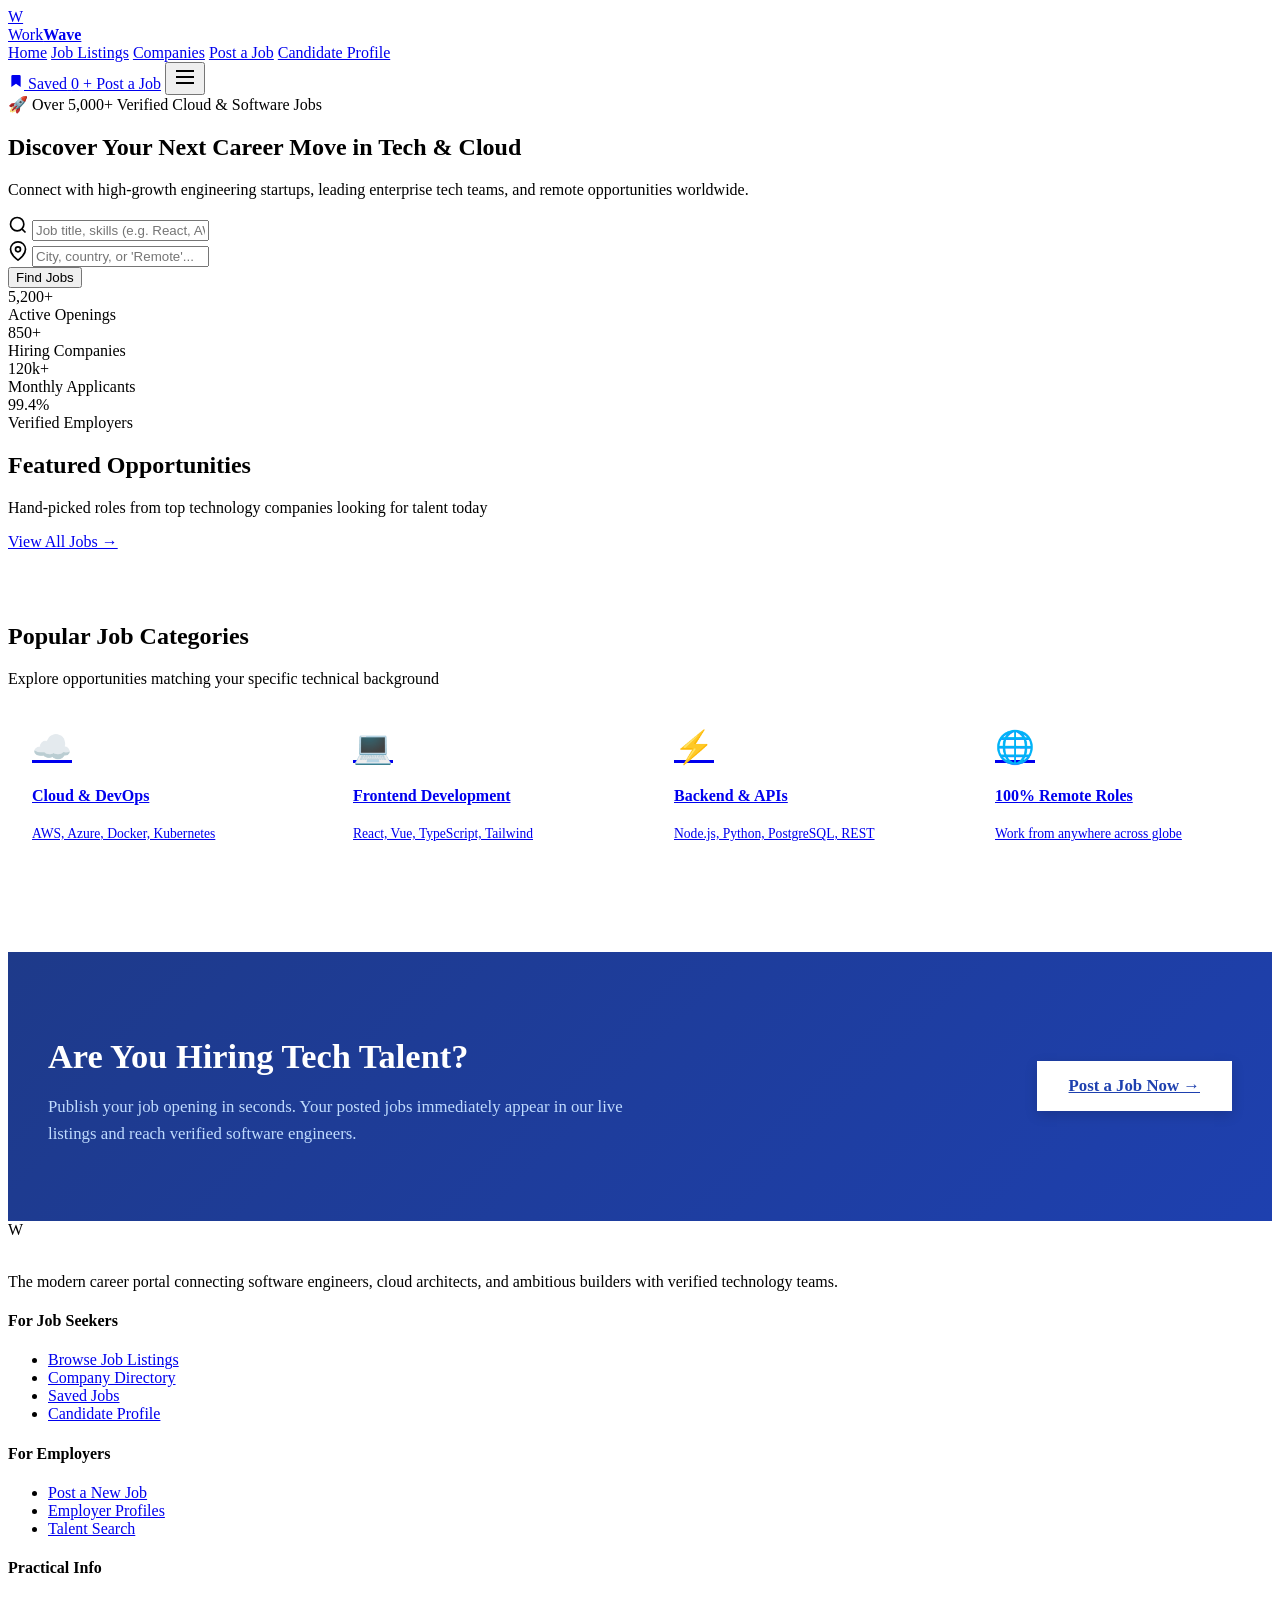
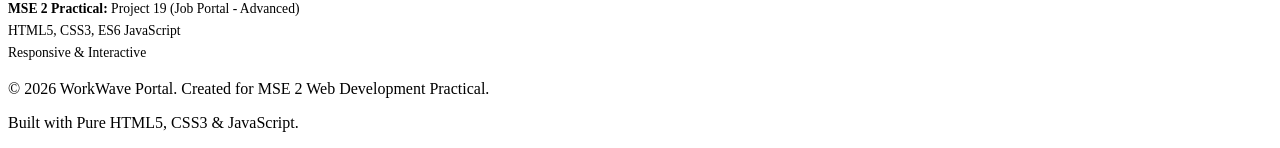
==== index.html @ 9a6e8cc9 "Add files via upload" ====
<!DOCTYPE html>
<html lang="en">
<head>
  <meta charset="UTF-8">
  <meta name="viewport" content="width=device-width, initial-scale=1.0">
  <title>WorkWave | Modern Tech Job Portal</title>
  <link rel="stylesheet" href="css/style.css">
</head>
<body>

  <!-- Top Navigation Bar -->
  <header class="navbar">
    <div class="container">
      <a href="index.html" class="brand-logo">
        <div class="brand-icon">W</div>
        <span>Work<strong>Wave</strong></span>
      </a>

      <nav class="nav-menu">
        <a href="index.html" class="nav-link">Home</a>
        <a href="jobs.html" class="nav-link">Job Listings</a>
        <a href="companies.html" class="nav-link">Companies</a>
        <a href="post-job.html" class="nav-link">Post a Job</a>
        <a href="profile.html" class="nav-link">Candidate Profile</a>
      </nav>

      <div class="nav-actions">
        <a href="profile.html" class="saved-jobs-badge-btn" title="View Saved Jobs">
          <svg width="16" height="16" viewBox="0 0 24 24" fill="currentColor">
            <path d="M19 21l-7-5-7 5V5a2 2 0 0 1 2-2h10a2 2 0 0 1 2 2z"></path>
          </svg>
          <span>Saved</span>
          <span class="badge-count">0</span>
        </a>
        <a href="post-job.html" class="btn btn-primary btn-sm">+ Post a Job</a>
        <button class="nav-toggle-btn" aria-label="Toggle navigation">
          <svg width="24" height="24" viewBox="0 0 24 24" fill="none" stroke="currentColor" stroke-width="2">
            <line x1="3" y1="12" x2="21" y2="12"></line>
            <line x1="3" y1="6" x2="21" y2="6"></line>
            <line x1="3" y1="18" x2="21" y2="18"></line>
          </svg>
        </button>
      </div>
    </div>
  </header>

  <!-- Hero Section with Search -->
  <section class="hero-section">
    <div class="container">
      <div class="hero-badge">🚀 Over 5,000+ Verified Cloud & Software Jobs</div>
      <h1 class="hero-title">Discover Your Next Career Move in <span>Tech & Cloud</span></h1>
      <p class="hero-subtitle">Connect with high-growth engineering startups, leading enterprise tech teams, and remote opportunities worldwide.</p>

      <!-- Search Box Card -->
      <div class="search-box-card">
        <form class="search-form" action="jobs.html" method="GET">
          <div class="input-group">
            <svg width="20" height="20" viewBox="0 0 24 24" fill="none" stroke="currentColor" stroke-width="2">
              <circle cx="11" cy="11" r="8"></circle>
              <line x1="21" y1="21" x2="16.65" y2="16.65"></line>
            </svg>
            <input type="text" name="keyword" placeholder="Job title, skills (e.g. React, AWS), or company...">
          </div>

          <div class="input-group">
            <svg width="20" height="20" viewBox="0 0 24 24" fill="none" stroke="currentColor" stroke-width="2">
              <path d="M21 10c0 7-9 13-9 13s-9-6-9-13a9 9 0 0 1 18 0z"></path>
              <circle cx="12" cy="10" r="3"></circle>
            </svg>
            <input type="text" name="location" placeholder="City, country, or 'Remote'...">
          </div>

          <button type="submit" class="btn btn-primary">Find Jobs</button>
        </form>
      </div>

      <!-- Quick Stats -->
      <div class="stats-strip">
        <div class="stat-item">
          <div class="stat-number">5,200+</div>
          <div class="stat-label">Active Openings</div>
        </div>
        <div class="stat-item">
          <div class="stat-number">850+</div>
          <div class="stat-label">Hiring Companies</div>
        </div>
        <div class="stat-item">
          <div class="stat-number">120k+</div>
          <div class="stat-label">Monthly Applicants</div>
        </div>
        <div class="stat-item">
          <div class="stat-number">99.4%</div>
          <div class="stat-label">Verified Employers</div>
        </div>
      </div>
    </div>
  </section>

  <!-- Featured Jobs Section -->
  <main class="main-content">
    <div class="container">
      <div class="section-header">
        <div>
          <h2>Featured Opportunities</h2>
          <p>Hand-picked roles from top technology companies looking for talent today</p>
        </div>
        <a href="jobs.html" class="btn btn-outline btn-sm">View All Jobs &rarr;</a>
      </div>

      <!-- Dynamic Featured Jobs Container -->
      <div id="featured-jobs-grid" class="job-grid">
        <!-- Rendered by JavaScript -->
      </div>

      <!-- Browse By Categories -->
      <section style="margin-top: 4.5rem;">
        <div class="section-header">
          <div>
            <h2>Popular Job Categories</h2>
            <p>Explore opportunities matching your specific technical background</p>
          </div>
        </div>

        <div style="display: grid; grid-template-columns: repeat(auto-fill, minmax(240px, 1fr)); gap: 1.25rem;">
          <a href="jobs.html?keyword=Cloud" class="job-card" style="padding: 1.5rem; text-align: left;">
            <div style="font-size: 2rem; margin-bottom: 0.5rem;">☁️</div>
            <h4 style="font-weight: 700; color: var(--secondary);">Cloud & DevOps</h4>
            <p style="font-size: 0.85rem; color: var(--text-muted); margin-top: 0.25rem;">AWS, Azure, Docker, Kubernetes</p>
          </a>
          <a href="jobs.html?keyword=Frontend" class="job-card" style="padding: 1.5rem; text-align: left;">
            <div style="font-size: 2rem; margin-bottom: 0.5rem;">💻</div>
            <h4 style="font-weight: 700; color: var(--secondary);">Frontend Development</h4>
            <p style="font-size: 0.85rem; color: var(--text-muted); margin-top: 0.25rem;">React, Vue, TypeScript, Tailwind</p>
          </a>
          <a href="jobs.html?keyword=Backend" class="job-card" style="padding: 1.5rem; text-align: left;">
            <div style="font-size: 2rem; margin-bottom: 0.5rem;">⚡</div>
            <h4 style="font-weight: 700; color: var(--secondary);">Backend & APIs</h4>
            <p style="font-size: 0.85rem; color: var(--text-muted); margin-top: 0.25rem;">Node.js, Python, PostgreSQL, REST</p>
          </a>
          <a href="jobs.html?type=Remote" class="job-card" style="padding: 1.5rem; text-align: left;">
            <div style="font-size: 2rem; margin-bottom: 0.5rem;">🌐</div>
            <h4 style="font-weight: 700; color: var(--secondary);">100% Remote Roles</h4>
            <p style="font-size: 0.85rem; color: var(--text-muted); margin-top: 0.25rem;">Work from anywhere across globe</p>
          </a>
        </div>
      </section>

      <!-- Post a Job Callout Banner -->
      <section style="margin-top: 4.5rem; background: linear-gradient(135deg, #1e3a8a 0%, #1e40af 100%); border-radius: var(--radius-lg); padding: 3.5rem 2.5rem; color: #fff; display: flex; align-items: center; justify-content: space-between; flex-wrap: wrap; gap: 2rem; box-shadow: var(--shadow-lg);">
        <div style="max-width: 600px;">
          <h2 style="font-size: 2.15rem; font-weight: 800; line-height: 1.2; margin-bottom: 0.75rem;">Are You Hiring Tech Talent?</h2>
          <p style="color: #bfdbfe; font-size: 1.05rem; line-height: 1.6;">
            Publish your job opening in seconds. Your posted jobs immediately appear in our live listings and reach verified software engineers.
          </p>
        </div>
        <a href="post-job.html" class="btn" style="background: #fff; color: #1e40af; font-weight: 700; padding: 0.95rem 2rem; font-size: 1.05rem; box-shadow: 0 4px 12px rgba(0,0,0,0.15);">
          Post a Job Now &rarr;
        </a>
      </section>
    </div>
  </main>

  <!-- Footer -->
  <footer class="footer">
    <div class="container">
      <div class="footer-grid">
        <div class="footer-brand">
          <div class="brand-logo">
            <div class="brand-icon">W</div>
            <span style="color:#fff;">Work<strong>Wave</strong></span>
          </div>
          <p>The modern career portal connecting software engineers, cloud architects, and ambitious builders with verified technology teams.</p>
        </div>

        <div class="footer-col">
          <h4>For Job Seekers</h4>
          <ul class="footer-links">
            <li><a href="jobs.html">Browse Job Listings</a></li>
            <li><a href="companies.html">Company Directory</a></li>
            <li><a href="profile.html">Saved Jobs</a></li>
            <li><a href="profile.html">Candidate Profile</a></li>
          </ul>
        </div>

        <div class="footer-col">
          <h4>For Employers</h4>
          <ul class="footer-links">
            <li><a href="post-job.html">Post a New Job</a></li>
            <li><a href="companies.html">Employer Profiles</a></li>
            <li><a href="jobs.html">Talent Search</a></li>
          </ul>
        </div>

        <div class="footer-col">
          <h4>Practical Info</h4>
          <p style="font-size: 0.85rem; line-height: 1.6;">
            <strong>MSE 2 Practical:</strong> Project 19 (Job Portal - Advanced)<br>
            HTML5, CSS3, ES6 JavaScript<br>
            Responsive & Interactive
          </p>
        </div>
      </div>

      <div class="footer-bottom">
        <p>&copy; 2026 WorkWave Portal. Created for MSE 2 Web Development Practical.</p>
        <p>Built with Pure HTML5, CSS3 & JavaScript.</p>
      </div>
    </div>
  </footer>

  <!-- Scripts -->
  <script src="js/data.js"></script>
  <script src="js/main.js"></script>
  <script>
    // Load and render top 6 featured jobs on the home page
    document.addEventListener("DOMContentLoaded", () => {
      const container = document.getElementById("featured-jobs-grid");
      if (container) {
        const jobs = DataManager.getJobs();
        const featured = jobs.slice(0, 6);
        container.innerHTML = featured.map(job => createJobCardHTML(job)).join("");
      }
    });
  </script>
</body>
</html>
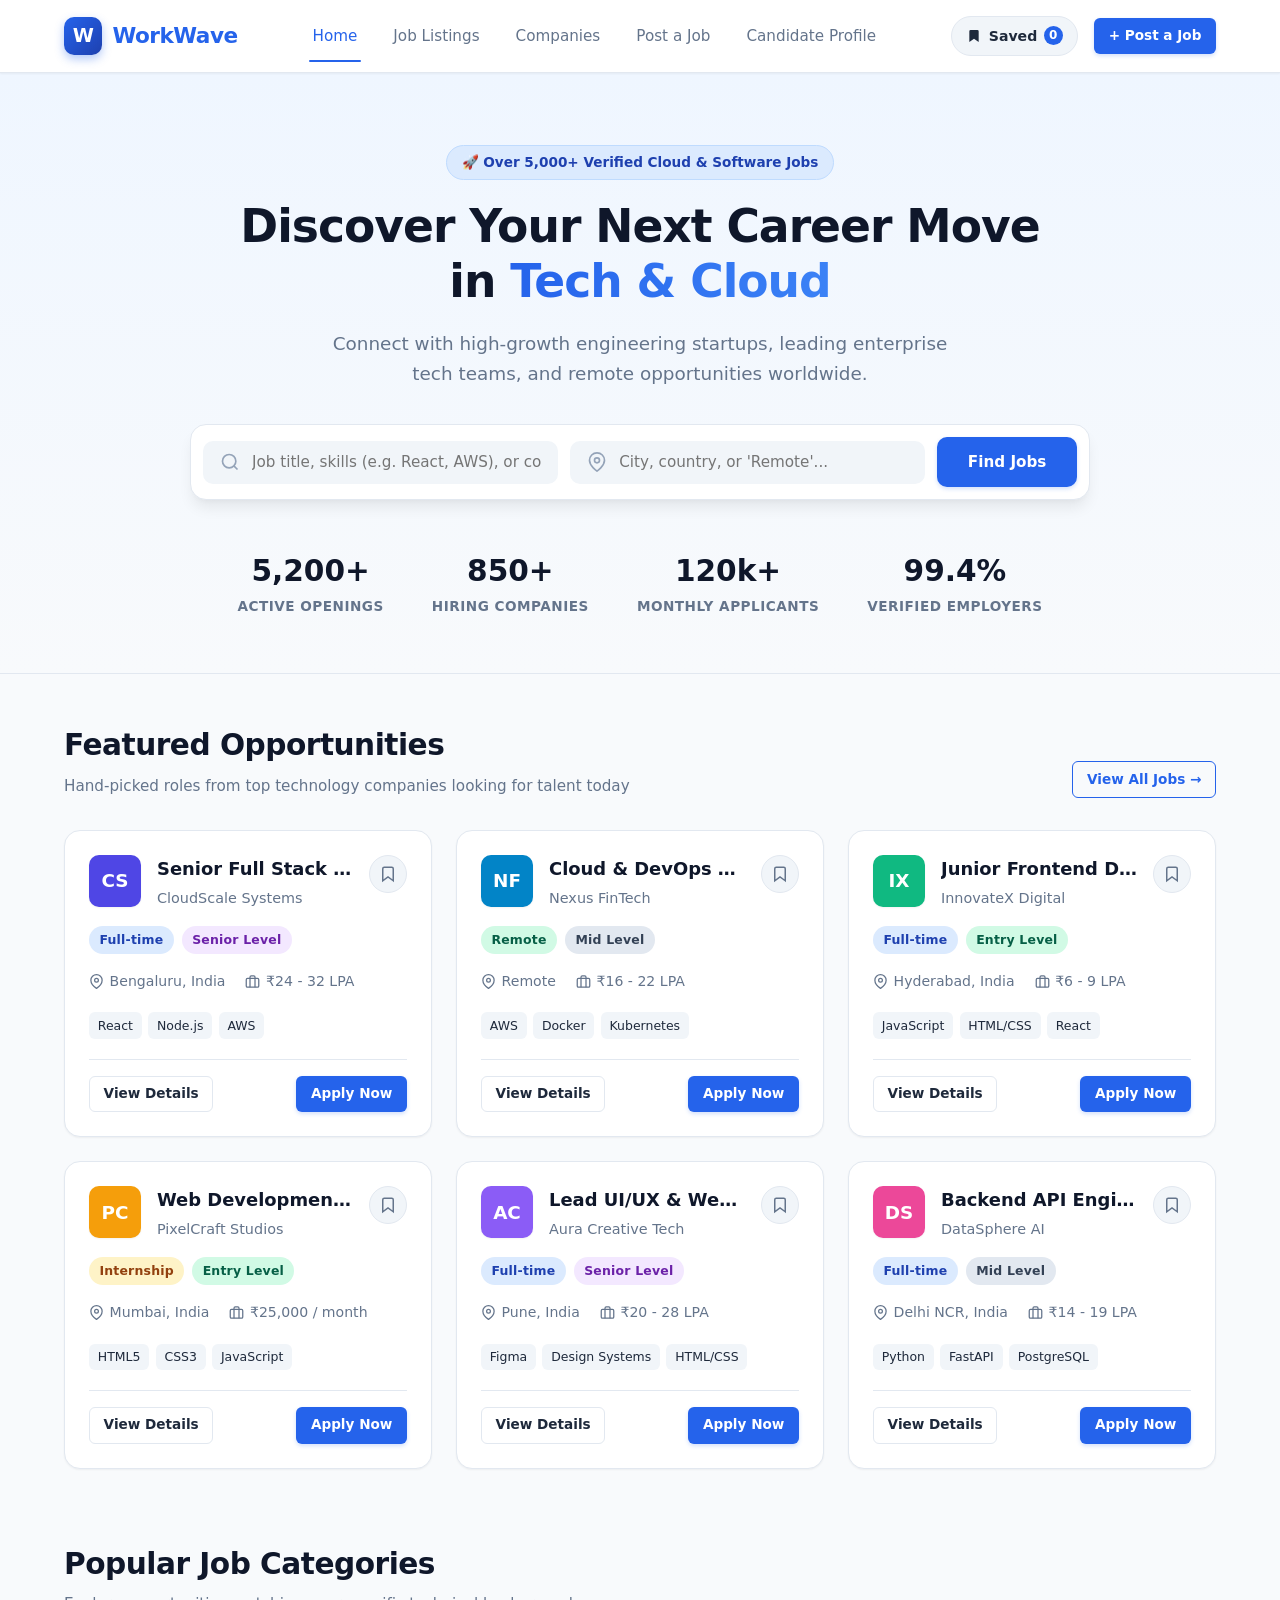
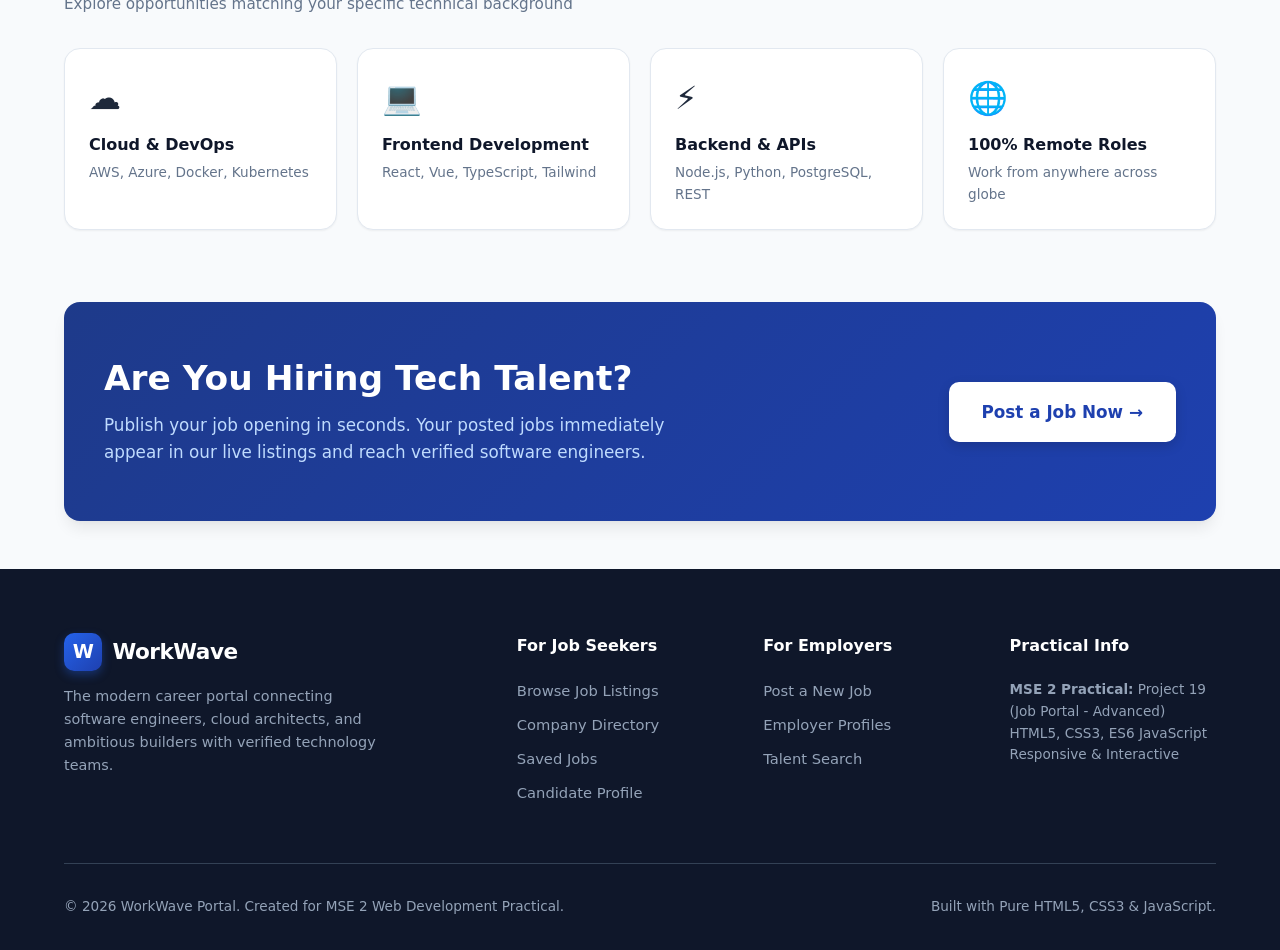
==== commit 409f7a8a: "Add files via upload" ====
--- a/index.html
+++ b/index.html
@@ -4,7 +4,7 @@
   <meta charset="UTF-8">
   <meta name="viewport" content="width=device-width, initial-scale=1.0">
   <title>WorkWave | Modern Tech Job Portal</title>
-  <link rel="stylesheet" href="css/style.css">
+  <link rel="stylesheet" href="style.css">
 </head>
 <body>
 
@@ -209,8 +209,8 @@
   </footer>
 
   <!-- Scripts -->
-  <script src="js/data.js"></script>
-  <script src="js/main.js"></script>
+  <script src="data.js"></script>
+  <script src="main.js"></script>
   <script>
     // Load and render top 6 featured jobs on the home page
     document.addEventListener("DOMContentLoaded", () => {
--- a/style.css
+++ b/style.css
@@ -0,0 +1,1202 @@
+/* ==========================================================================
+   MSE 2 Practical: Job Portal (Advanced)
+   Modern, Responsive, Production-Ready CSS
+   ========================================================================== */
+
+:root {
+  --primary: #2563eb;
+  --primary-hover: #1d4ed8;
+  --primary-light: #eff6ff;
+  --primary-border: #bfdbfe;
+  
+  --secondary: #0f172a;
+  --text-main: #1e293b;
+  --text-muted: #64748b;
+  --text-light: #94a3b8;
+  
+  --bg-body: #f8fafc;
+  --bg-card: #ffffff;
+  --bg-subtle: #f1f5f9;
+  
+  --border-color: #e2e8f0;
+  --border-focus: #3b82f6;
+  
+  --success: #10b981;
+  --success-bg: #ecfdf5;
+  --danger: #ef4444;
+  --danger-bg: #fef2f2;
+  --warning: #f59e0b;
+  --warning-bg: #fffbeb;
+  
+  --radius-sm: 6px;
+  --radius-md: 10px;
+  --radius-lg: 16px;
+  --radius-full: 9999px;
+  
+  --shadow-sm: 0 1px 2px 0 rgba(0, 0, 0, 0.05);
+  --shadow-md: 0 4px 6px -1px rgba(0, 0, 0, 0.07), 0 2px 4px -2px rgba(0, 0, 0, 0.05);
+  --shadow-lg: 0 10px 15px -3px rgba(0, 0, 0, 0.08), 0 4px 6px -4px rgba(0, 0, 0, 0.04);
+  --shadow-xl: 0 20px 25px -5px rgba(0, 0, 0, 0.1), 0 8px 10px -6px rgba(0, 0, 0, 0.05);
+
+  --font-family: system-ui, -apple-system, BlinkMacSystemFont, 'Segoe UI', Roboto, Oxygen, Ubuntu, Cantarell, sans-serif;
+  --transition: all 0.2s cubic-bezier(0.4, 0, 0.2, 1);
+}
+
+/* Base Resets */
+*, *::before, *::after {
+  box-sizing: border-box;
+  margin: 0;
+  padding: 0;
+}
+
+body {
+  font-family: var(--font-family);
+  background-color: var(--bg-body);
+  color: var(--text-main);
+  line-height: 1.6;
+  min-height: 100vh;
+  display: flex;
+  flex-direction: column;
+}
+
+img, svg {
+  vertical-align: middle;
+}
+
+a {
+  color: inherit;
+  text-decoration: none;
+  transition: var(--transition);
+}
+
+ul {
+  list-style: none;
+}
+
+button, input, select, textarea {
+  font-family: inherit;
+  font-size: 1rem;
+}
+
+/* Layout Utilities */
+.container {
+  width: 100%;
+  max-width: 1200px;
+  margin-left: auto;
+  margin-right: auto;
+  padding-left: 1.5rem;
+  padding-right: 1.5rem;
+}
+
+/* Top Navigation Bar */
+.navbar {
+  background-color: var(--bg-card);
+  border-bottom: 1px solid var(--border-color);
+  position: sticky;
+  top: 0;
+  z-index: 1000;
+  box-shadow: var(--shadow-sm);
+}
+
+.navbar .container {
+  display: flex;
+  align-items: center;
+  justify-content: space-between;
+  height: 72px;
+}
+
+.brand-logo {
+  display: flex;
+  align-items: center;
+  gap: 0.65rem;
+  font-size: 1.35rem;
+  font-weight: 800;
+  color: var(--secondary);
+  letter-spacing: -0.5px;
+}
+
+.brand-icon {
+  width: 38px;
+  height: 38px;
+  background: linear-gradient(135deg, var(--primary) 0%, #1e40af 100%);
+  color: #fff;
+  border-radius: var(--radius-md);
+  display: flex;
+  align-items: center;
+  justify-content: center;
+  font-size: 1.2rem;
+  font-weight: 900;
+  box-shadow: 0 4px 10px rgba(37, 99, 235, 0.35);
+}
+
+.brand-logo span {
+  color: var(--primary);
+}
+
+.nav-menu {
+  display: flex;
+  align-items: center;
+  gap: 1.75rem;
+}
+
+.nav-link {
+  font-weight: 500;
+  color: var(--text-muted);
+  font-size: 0.95rem;
+  padding: 0.5rem 0.25rem;
+  position: relative;
+}
+
+.nav-link:hover, .nav-link.active {
+  color: var(--primary);
+}
+
+.nav-link.active::after {
+  content: '';
+  position: absolute;
+  bottom: -6px;
+  left: 0;
+  right: 0;
+  height: 2px;
+  background-color: var(--primary);
+  border-radius: 2px;
+}
+
+.nav-actions {
+  display: flex;
+  align-items: center;
+  gap: 1rem;
+}
+
+.saved-jobs-badge-btn {
+  display: flex;
+  align-items: center;
+  gap: 0.4rem;
+  background: var(--bg-subtle);
+  border: 1px solid var(--border-color);
+  padding: 0.5rem 0.9rem;
+  border-radius: var(--radius-full);
+  font-size: 0.88rem;
+  font-weight: 600;
+  color: var(--text-main);
+  transition: var(--transition);
+}
+
+.saved-jobs-badge-btn:hover {
+  background: var(--primary-light);
+  border-color: var(--primary-border);
+  color: var(--primary);
+}
+
+.badge-count {
+  background: var(--primary);
+  color: #fff;
+  font-size: 0.75rem;
+  min-width: 19px;
+  height: 19px;
+  padding: 0 5px;
+  border-radius: var(--radius-full);
+  display: inline-flex;
+  align-items: center;
+  justify-content: center;
+  font-weight: 700;
+}
+
+.nav-toggle-btn {
+  display: none;
+  background: none;
+  border: none;
+  cursor: pointer;
+  padding: 0.5rem;
+  color: var(--secondary);
+}
+
+/* Buttons */
+.btn {
+  display: inline-flex;
+  align-items: center;
+  justify-content: center;
+  gap: 0.5rem;
+  padding: 0.65rem 1.35rem;
+  border-radius: var(--radius-md);
+  font-size: 0.95rem;
+  font-weight: 600;
+  cursor: pointer;
+  border: 1px solid transparent;
+  transition: var(--transition);
+  text-align: center;
+  white-space: nowrap;
+}
+
+.btn-primary {
+  background-color: var(--primary);
+  color: #fff;
+  box-shadow: 0 2px 4px rgba(37, 99, 235, 0.2);
+}
+
+.btn-primary:hover {
+  background-color: var(--primary-hover);
+  transform: translateY(-1px);
+  box-shadow: 0 4px 10px rgba(37, 99, 235, 0.3);
+}
+
+.btn-secondary {
+  background-color: var(--bg-card);
+  color: var(--text-main);
+  border-color: var(--border-color);
+}
+
+.btn-secondary:hover {
+  background-color: var(--bg-subtle);
+  border-color: var(--text-light);
+}
+
+.btn-outline {
+  background: transparent;
+  border: 1px solid var(--primary);
+  color: var(--primary);
+}
+
+.btn-outline:hover {
+  background: var(--primary-light);
+}
+
+.btn-sm {
+  padding: 0.4rem 0.85rem;
+  font-size: 0.85rem;
+  border-radius: var(--radius-sm);
+}
+
+.btn-lg {
+  padding: 0.85rem 1.85rem;
+  font-size: 1.05rem;
+  border-radius: var(--radius-md);
+}
+
+.btn-full {
+  width: 100%;
+}
+
+/* Badges & Pills */
+.pill {
+  display: inline-flex;
+  align-items: center;
+  padding: 0.25rem 0.65rem;
+  border-radius: var(--radius-full);
+  font-size: 0.78rem;
+  font-weight: 600;
+  letter-spacing: 0.2px;
+}
+
+.pill-blue { background: #dbeafe; color: #1e40af; }
+.pill-green { background: #d1fae5; color: #065f46; }
+.pill-purple { background: #f3e8ff; color: #6b21a8; }
+.pill-amber { background: #fef3c7; color: #92400e; }
+.pill-gray { background: #e2e8f0; color: #334155; }
+
+/* Page Header / Hero Banner */
+.hero-section {
+  background: linear-gradient(180deg, #eff6ff 0%, #f8fafc 100%);
+  padding: 4.5rem 0 3.5rem;
+  text-align: center;
+  border-bottom: 1px solid var(--border-color);
+}
+
+.hero-badge {
+  display: inline-flex;
+  align-items: center;
+  gap: 0.4rem;
+  background: #dbeafe;
+  color: #1e40af;
+  padding: 0.35rem 0.9rem;
+  border-radius: var(--radius-full);
+  font-size: 0.85rem;
+  font-weight: 700;
+  margin-bottom: 1.25rem;
+  border: 1px solid #bfdbfe;
+}
+
+.hero-title {
+  font-size: 2.85rem;
+  font-weight: 800;
+  letter-spacing: -1px;
+  line-height: 1.2;
+  color: var(--secondary);
+  max-width: 820px;
+  margin: 0 auto 1.25rem;
+}
+
+.hero-title span {
+  color: var(--primary);
+  background: linear-gradient(90deg, #2563eb, #3b82f6);
+  -webkit-background-clip: text;
+  -webkit-text-fill-color: transparent;
+}
+
+.hero-subtitle {
+  font-size: 1.15rem;
+  color: var(--text-muted);
+  max-width: 640px;
+  margin: 0 auto 2.25rem;
+}
+
+/* Search Bar Component */
+.search-box-card {
+  background: var(--bg-card);
+  padding: 0.75rem;
+  border-radius: var(--radius-lg);
+  box-shadow: var(--shadow-lg);
+  border: 1px solid var(--border-color);
+  max-width: 900px;
+  margin: 0 auto;
+}
+
+.search-form {
+  display: grid;
+  grid-template-columns: 1fr 1fr auto;
+  gap: 0.75rem;
+  align-items: center;
+}
+
+.input-group {
+  display: flex;
+  align-items: center;
+  gap: 0.75rem;
+  padding: 0.65rem 1rem;
+  background: var(--bg-subtle);
+  border-radius: var(--radius-md);
+  border: 1px solid transparent;
+  transition: var(--transition);
+}
+
+.input-group:focus-within {
+  border-color: var(--border-focus);
+  background: #fff;
+  box-shadow: 0 0 0 3px rgba(37, 99, 235, 0.15);
+}
+
+.input-group svg {
+  color: var(--text-light);
+  flex-shrink: 0;
+}
+
+.input-group input, .input-group select {
+  width: 100%;
+  border: none;
+  background: transparent;
+  color: var(--text-main);
+  outline: none;
+  font-size: 0.95rem;
+}
+
+.search-box-card .btn {
+  height: 50px;
+  padding: 0 1.85rem;
+}
+
+/* Stats Row */
+.stats-strip {
+  display: flex;
+  justify-content: center;
+  gap: 3rem;
+  margin-top: 3rem;
+  flex-wrap: wrap;
+}
+
+.stat-item {
+  display: flex;
+  flex-direction: column;
+  align-items: center;
+}
+
+.stat-number {
+  font-size: 1.85rem;
+  font-weight: 800;
+  color: var(--secondary);
+}
+
+.stat-label {
+  font-size: 0.85rem;
+  color: var(--text-muted);
+  text-transform: uppercase;
+  letter-spacing: 0.5px;
+  font-weight: 600;
+}
+
+/* Main Content Wrapper */
+.main-content {
+  flex: 1;
+  padding: 3rem 0;
+}
+
+.section-header {
+  display: flex;
+  align-items: flex-end;
+  justify-content: space-between;
+  margin-bottom: 2rem;
+  flex-wrap: wrap;
+  gap: 1rem;
+}
+
+.section-header h2 {
+  font-size: 1.85rem;
+  font-weight: 800;
+  color: var(--secondary);
+  letter-spacing: -0.5px;
+}
+
+.section-header p {
+  color: var(--text-muted);
+  font-size: 0.95rem;
+  margin-top: 0.25rem;
+}
+
+/* Job Cards Grid */
+.job-grid {
+  display: grid;
+  grid-template-columns: repeat(auto-fill, minmax(350px, 1fr));
+  gap: 1.5rem;
+}
+
+.job-card {
+  background: var(--bg-card);
+  border: 1px solid var(--border-color);
+  border-radius: var(--radius-lg);
+  padding: 1.5rem;
+  display: flex;
+  flex-direction: column;
+  transition: var(--transition);
+  position: relative;
+  box-shadow: var(--shadow-sm);
+}
+
+.job-card:hover {
+  transform: translateY(-3px);
+  box-shadow: var(--shadow-md);
+  border-color: #cbd5e1;
+}
+
+.job-card-header {
+  display: flex;
+  align-items: flex-start;
+  gap: 1rem;
+  margin-bottom: 1rem;
+}
+
+.company-logo {
+  width: 52px;
+  height: 52px;
+  border-radius: var(--radius-md);
+  color: #fff;
+  display: flex;
+  align-items: center;
+  justify-content: center;
+  font-size: 1.15rem;
+  font-weight: 800;
+  flex-shrink: 0;
+  box-shadow: var(--shadow-sm);
+}
+
+.job-title-group {
+  flex: 1;
+  min-width: 0;
+}
+
+.job-title {
+  font-size: 1.12rem;
+  font-weight: 700;
+  color: var(--secondary);
+  margin-bottom: 0.2rem;
+  white-space: nowrap;
+  overflow: hidden;
+  text-overflow: ellipsis;
+}
+
+.job-title a:hover {
+  color: var(--primary);
+}
+
+.company-name {
+  font-size: 0.9rem;
+  color: var(--text-muted);
+  font-weight: 500;
+}
+
+.save-job-btn {
+  background: var(--bg-subtle);
+  border: 1px solid var(--border-color);
+  color: var(--text-muted);
+  width: 38px;
+  height: 38px;
+  border-radius: var(--radius-full);
+  display: flex;
+  align-items: center;
+  justify-content: center;
+  cursor: pointer;
+  transition: var(--transition);
+  flex-shrink: 0;
+}
+
+.save-job-btn:hover {
+  color: #e11d48;
+  background: #ffe4e6;
+  border-color: #fecdd3;
+}
+
+.save-job-btn.saved {
+  background: #ffe4e6;
+  color: #e11d48;
+  border-color: #fecdd3;
+}
+
+.job-card-pills {
+  display: flex;
+  flex-wrap: wrap;
+  gap: 0.5rem;
+  margin-bottom: 1rem;
+}
+
+.job-card-meta {
+  display: flex;
+  align-items: center;
+  gap: 1.25rem;
+  font-size: 0.88rem;
+  color: var(--text-muted);
+  margin-bottom: 1.25rem;
+  flex-wrap: wrap;
+}
+
+.job-card-meta-item {
+  display: flex;
+  align-items: center;
+  gap: 0.35rem;
+}
+
+.job-tags {
+  display: flex;
+  flex-wrap: wrap;
+  gap: 0.4rem;
+  margin-bottom: 1.25rem;
+}
+
+.job-tag {
+  background: var(--bg-subtle);
+  color: var(--text-main);
+  padding: 0.2rem 0.55rem;
+  border-radius: var(--radius-sm);
+  font-size: 0.78rem;
+  font-weight: 500;
+}
+
+.job-card-footer {
+  margin-top: auto;
+  display: flex;
+  align-items: center;
+  justify-content: space-between;
+  padding-top: 1rem;
+  border-top: 1px solid var(--border-color);
+}
+
+.job-salary {
+  font-weight: 700;
+  color: var(--secondary);
+  font-size: 0.95rem;
+}
+
+/* Listings Page Layout (Sidebar + Results) */
+.listings-layout {
+  display: grid;
+  grid-template-columns: 280px 1fr;
+  gap: 2rem;
+  align-items: flex-start;
+}
+
+.filters-sidebar {
+  background: var(--bg-card);
+  border: 1px solid var(--border-color);
+  border-radius: var(--radius-lg);
+  padding: 1.5rem;
+  position: sticky;
+  top: 92px;
+  box-shadow: var(--shadow-sm);
+}
+
+.filter-group {
+  margin-bottom: 1.75rem;
+  padding-bottom: 1.5rem;
+  border-bottom: 1px solid var(--border-color);
+}
+
+.filter-group:last-child {
+  margin-bottom: 0;
+  padding-bottom: 0;
+  border-bottom: none;
+}
+
+.filter-title {
+  font-size: 0.92rem;
+  font-weight: 700;
+  color: var(--secondary);
+  margin-bottom: 0.85rem;
+  text-transform: uppercase;
+  letter-spacing: 0.5px;
+}
+
+.filter-option {
+  display: flex;
+  align-items: center;
+  gap: 0.6rem;
+  margin-bottom: 0.6rem;
+  cursor: pointer;
+  font-size: 0.92rem;
+  color: var(--text-main);
+}
+
+.filter-option input[type="checkbox"], .filter-option input[type="radio"] {
+  width: 16px;
+  height: 16px;
+  accent-color: var(--primary);
+  cursor: pointer;
+}
+
+.filter-reset-btn {
+  background: none;
+  border: none;
+  color: var(--primary);
+  font-size: 0.85rem;
+  font-weight: 600;
+  cursor: pointer;
+  padding: 0;
+}
+
+.filter-reset-btn:hover {
+  text-decoration: underline;
+}
+
+/* Forms (Post Job, Apply, Profile) */
+.form-card {
+  background: var(--bg-card);
+  border: 1px solid var(--border-color);
+  border-radius: var(--radius-lg);
+  padding: 2.5rem;
+  box-shadow: var(--shadow-sm);
+  max-width: 780px;
+  margin: 0 auto;
+}
+
+.form-title {
+  font-size: 1.75rem;
+  font-weight: 800;
+  color: var(--secondary);
+  margin-bottom: 0.5rem;
+}
+
+.form-subtitle {
+  color: var(--text-muted);
+  font-size: 0.95rem;
+  margin-bottom: 2rem;
+}
+
+.form-grid {
+  display: grid;
+  grid-template-columns: 1fr 1fr;
+  gap: 1.25rem;
+  margin-bottom: 1.5rem;
+}
+
+.form-group {
+  display: flex;
+  flex-direction: column;
+  gap: 0.45rem;
+}
+
+.form-group.col-span-2 {
+  grid-column: span 2;
+}
+
+.form-label {
+  font-size: 0.9rem;
+  font-weight: 600;
+  color: var(--secondary);
+}
+
+.form-label .required {
+  color: var(--danger);
+}
+
+.form-control {
+  width: 100%;
+  padding: 0.75rem 1rem;
+  border: 1px solid var(--border-color);
+  border-radius: var(--radius-md);
+  background: var(--bg-body);
+  color: var(--text-main);
+  outline: none;
+  transition: var(--transition);
+}
+
+.form-control:focus {
+  background: #fff;
+  border-color: var(--border-focus);
+  box-shadow: 0 0 0 3px rgba(37, 99, 235, 0.15);
+}
+
+textarea.form-control {
+  resize: vertical;
+  min-height: 110px;
+}
+
+/* File Upload Component (PDF Strict Validation) */
+.file-dropzone {
+  border: 2px dashed var(--border-color);
+  background: var(--bg-subtle);
+  border-radius: var(--radius-lg);
+  padding: 2rem 1.5rem;
+  text-align: center;
+  cursor: pointer;
+  transition: var(--transition);
+  position: relative;
+}
+
+.file-dropzone:hover, .file-dropzone.dragover {
+  border-color: var(--primary);
+  background: var(--primary-light);
+}
+
+.file-dropzone input[type="file"] {
+  position: absolute;
+  top: 0;
+  left: 0;
+  width: 100%;
+  height: 100%;
+  opacity: 0;
+  cursor: pointer;
+}
+
+.dropzone-icon {
+  width: 50px;
+  height: 50px;
+  color: var(--primary);
+  margin-bottom: 0.75rem;
+}
+
+.dropzone-text {
+  font-size: 0.95rem;
+  font-weight: 600;
+  color: var(--secondary);
+  margin-bottom: 0.35rem;
+}
+
+.dropzone-hint {
+  font-size: 0.82rem;
+  color: var(--text-muted);
+}
+
+.file-preview-box {
+  display: none;
+  align-items: center;
+  justify-content: space-between;
+  padding: 0.85rem 1.25rem;
+  background: var(--success-bg);
+  border: 1px solid #a7f3d0;
+  border-radius: var(--radius-md);
+  margin-top: 1rem;
+}
+
+.file-preview-info {
+  display: flex;
+  align-items: center;
+  gap: 0.75rem;
+  color: #065f46;
+  font-weight: 600;
+  font-size: 0.92rem;
+}
+
+.file-error-box {
+  display: none;
+  padding: 0.85rem 1.25rem;
+  background: var(--danger-bg);
+  border: 1px solid #fecaca;
+  border-radius: var(--radius-md);
+  margin-top: 1rem;
+  color: #991b1b;
+  font-size: 0.88rem;
+  font-weight: 600;
+}
+
+/* Detail Page Layout */
+.job-detail-header {
+  background: var(--bg-card);
+  border: 1px solid var(--border-color);
+  border-radius: var(--radius-lg);
+  padding: 2.25rem;
+  box-shadow: var(--shadow-sm);
+  margin-bottom: 2rem;
+}
+
+.job-detail-top {
+  display: flex;
+  align-items: flex-start;
+  justify-content: space-between;
+  gap: 1.5rem;
+  flex-wrap: wrap;
+}
+
+.job-detail-company-wrap {
+  display: flex;
+  gap: 1.25rem;
+}
+
+.job-detail-title {
+  font-size: 2rem;
+  font-weight: 800;
+  color: var(--secondary);
+  line-height: 1.2;
+  margin-bottom: 0.4rem;
+}
+
+.detail-layout {
+  display: grid;
+  grid-template-columns: 2fr 1fr;
+  gap: 2rem;
+}
+
+.detail-content-card {
+  background: var(--bg-card);
+  border: 1px solid var(--border-color);
+  border-radius: var(--radius-lg);
+  padding: 2.25rem;
+  box-shadow: var(--shadow-sm);
+}
+
+.detail-section {
+  margin-bottom: 2rem;
+}
+
+.detail-section:last-child {
+  margin-bottom: 0;
+}
+
+.detail-section h3 {
+  font-size: 1.25rem;
+  font-weight: 700;
+  color: var(--secondary);
+  margin-bottom: 0.85rem;
+  padding-bottom: 0.4rem;
+  border-bottom: 1px solid var(--border-color);
+}
+
+.detail-section ul {
+  padding-left: 1.25rem;
+  list-style-type: disc;
+}
+
+.detail-section li {
+  margin-bottom: 0.5rem;
+  color: var(--text-main);
+}
+
+.detail-sidebar-card {
+  background: var(--bg-card);
+  border: 1px solid var(--border-color);
+  border-radius: var(--radius-lg);
+  padding: 1.75rem;
+  box-shadow: var(--shadow-sm);
+  margin-bottom: 1.5rem;
+}
+
+.info-list-item {
+  display: flex;
+  align-items: center;
+  justify-content: space-between;
+  padding: 0.75rem 0;
+  border-bottom: 1px solid var(--border-color);
+  font-size: 0.92rem;
+}
+
+.info-list-item:last-child {
+  border-bottom: none;
+}
+
+.info-list-label {
+  color: var(--text-muted);
+}
+
+.info-list-value {
+  font-weight: 600;
+  color: var(--secondary);
+}
+
+/* Companies Grid */
+.company-card {
+  background: var(--bg-card);
+  border: 1px solid var(--border-color);
+  border-radius: var(--radius-lg);
+  padding: 2rem;
+  text-align: center;
+  box-shadow: var(--shadow-sm);
+  transition: var(--transition);
+  display: flex;
+  flex-direction: column;
+  align-items: center;
+}
+
+.company-card:hover {
+  transform: translateY(-4px);
+  box-shadow: var(--shadow-md);
+  border-color: #cbd5e1;
+}
+
+.company-card .company-logo {
+  width: 68px;
+  height: 68px;
+  font-size: 1.5rem;
+  margin-bottom: 1rem;
+}
+
+.company-card-name {
+  font-size: 1.25rem;
+  font-weight: 700;
+  color: var(--secondary);
+  margin-bottom: 0.35rem;
+}
+
+.company-card-industry {
+  font-size: 0.88rem;
+  color: var(--text-muted);
+  margin-bottom: 1rem;
+}
+
+.company-card-desc {
+  font-size: 0.9rem;
+  color: var(--text-main);
+  margin-bottom: 1.25rem;
+  line-height: 1.5;
+}
+
+/* Candidate Profile Styles */
+.profile-header-card {
+  background: var(--bg-card);
+  border: 1px solid var(--border-color);
+  border-radius: var(--radius-lg);
+  padding: 2.25rem;
+  box-shadow: var(--shadow-sm);
+  display: flex;
+  align-items: center;
+  justify-content: space-between;
+  margin-bottom: 2rem;
+  flex-wrap: wrap;
+  gap: 1.5rem;
+}
+
+.profile-user-info {
+  display: flex;
+  align-items: center;
+  gap: 1.5rem;
+}
+
+.profile-avatar {
+  width: 84px;
+  height: 84px;
+  border-radius: var(--radius-full);
+  background: linear-gradient(135deg, var(--primary) 0%, #3b82f6 100%);
+  color: #fff;
+  display: flex;
+  align-items: center;
+  justify-content: center;
+  font-size: 2rem;
+  font-weight: 800;
+  box-shadow: var(--shadow-md);
+}
+
+.profile-name {
+  font-size: 1.65rem;
+  font-weight: 800;
+  color: var(--secondary);
+  margin-bottom: 0.2rem;
+}
+
+.profile-headline {
+  color: var(--text-muted);
+  font-size: 0.95rem;
+  font-weight: 500;
+}
+
+.profile-tabs {
+  display: flex;
+  gap: 0.5rem;
+  margin-bottom: 1.5rem;
+  border-bottom: 1px solid var(--border-color);
+  padding-bottom: 0.5rem;
+}
+
+.profile-tab-btn {
+  background: none;
+  border: none;
+  padding: 0.65rem 1.25rem;
+  border-radius: var(--radius-md);
+  font-weight: 600;
+  color: var(--text-muted);
+  cursor: pointer;
+  transition: var(--transition);
+}
+
+.profile-tab-btn.active {
+  background: var(--primary-light);
+  color: var(--primary);
+}
+
+/* Empty State */
+.empty-state {
+  text-align: center;
+  padding: 4rem 1.5rem;
+  background: var(--bg-card);
+  border: 1px dashed var(--border-color);
+  border-radius: var(--radius-lg);
+}
+
+.empty-state-icon {
+  width: 64px;
+  height: 64px;
+  color: var(--text-light);
+  margin-bottom: 1rem;
+}
+
+.empty-state-title {
+  font-size: 1.25rem;
+  font-weight: 700;
+  color: var(--secondary);
+  margin-bottom: 0.35rem;
+}
+
+.empty-state-text {
+  color: var(--text-muted);
+  font-size: 0.95rem;
+  max-width: 420px;
+  margin: 0 auto 1.5rem;
+}
+
+/* Toast Notifications */
+#toast-container {
+  position: fixed;
+  bottom: 24px;
+  right: 24px;
+  z-index: 9999;
+  display: flex;
+  flex-direction: column;
+  gap: 10px;
+  pointer-events: none;
+}
+
+.toast {
+  pointer-events: auto;
+  background: var(--secondary);
+  color: #fff;
+  padding: 0.85rem 1.35rem;
+  border-radius: var(--radius-md);
+  font-size: 0.92rem;
+  font-weight: 500;
+  box-shadow: var(--shadow-xl);
+  display: flex;
+  align-items: center;
+  gap: 0.75rem;
+  animation: slideIn 0.3s ease forwards;
+  max-width: 380px;
+}
+
+.toast.toast-success { background: #065f46; border-left: 4px solid #10b981; }
+.toast.toast-danger { background: #991b1b; border-left: 4px solid #ef4444; }
+.toast.toast-info { background: #1e3a8a; border-left: 4px solid #3b82f6; }
+
+@keyframes slideIn {
+  from { opacity: 0; transform: translateY(15px); }
+  to { opacity: 1; transform: translateY(0); }
+}
+
+/* Footer */
+.footer {
+  background: var(--secondary);
+  color: #94a3b8;
+  padding: 4rem 0 2rem;
+  margin-top: auto;
+  font-size: 0.92rem;
+}
+
+.footer-grid {
+  display: grid;
+  grid-template-columns: 2fr 1fr 1fr 1fr;
+  gap: 2.5rem;
+  margin-bottom: 3rem;
+}
+
+.footer-brand .brand-logo {
+  color: #fff;
+  margin-bottom: 0.85rem;
+}
+
+.footer-brand p {
+  color: #94a3b8;
+  font-size: 0.9rem;
+  line-height: 1.6;
+  max-width: 320px;
+}
+
+.footer-col h4 {
+  color: #fff;
+  font-size: 1rem;
+  font-weight: 700;
+  margin-bottom: 1.25rem;
+}
+
+.footer-links li {
+  margin-bottom: 0.65rem;
+}
+
+.footer-links a:hover {
+  color: #fff;
+}
+
+.footer-bottom {
+  padding-top: 2rem;
+  border-top: 1px solid #334155;
+  display: flex;
+  align-items: center;
+  justify-content: space-between;
+  flex-wrap: wrap;
+  gap: 1rem;
+  font-size: 0.85rem;
+}
+
+/* Responsive Media Queries */
+@media (max-width: 992px) {
+  .hero-title { font-size: 2.35rem; }
+  .listings-layout { grid-template-columns: 1fr; }
+  .filters-sidebar { position: static; margin-bottom: 2rem; }
+  .detail-layout { grid-template-columns: 1fr; }
+  .footer-grid { grid-template-columns: 1fr 1fr; }
+}
+
+@media (max-width: 768px) {
+  .nav-menu {
+    position: fixed;
+    top: 72px;
+    left: 0;
+    right: 0;
+    background: var(--bg-card);
+    flex-direction: column;
+    padding: 1.5rem;
+    box-shadow: var(--shadow-lg);
+    border-bottom: 1px solid var(--border-color);
+    display: none;
+    gap: 1rem;
+    align-items: flex-start;
+  }
+  .nav-menu.show { display: flex; }
+  .nav-toggle-btn { display: block; }
+  .search-form { grid-template-columns: 1fr; }
+  .form-grid { grid-template-columns: 1fr; }
+  .form-group.col-span-2 { grid-column: span 1; }
+  .hero-section { padding: 3rem 0 2rem; }
+  .hero-title { font-size: 1.95rem; }
+  .footer-grid { grid-template-columns: 1fr; }
+}
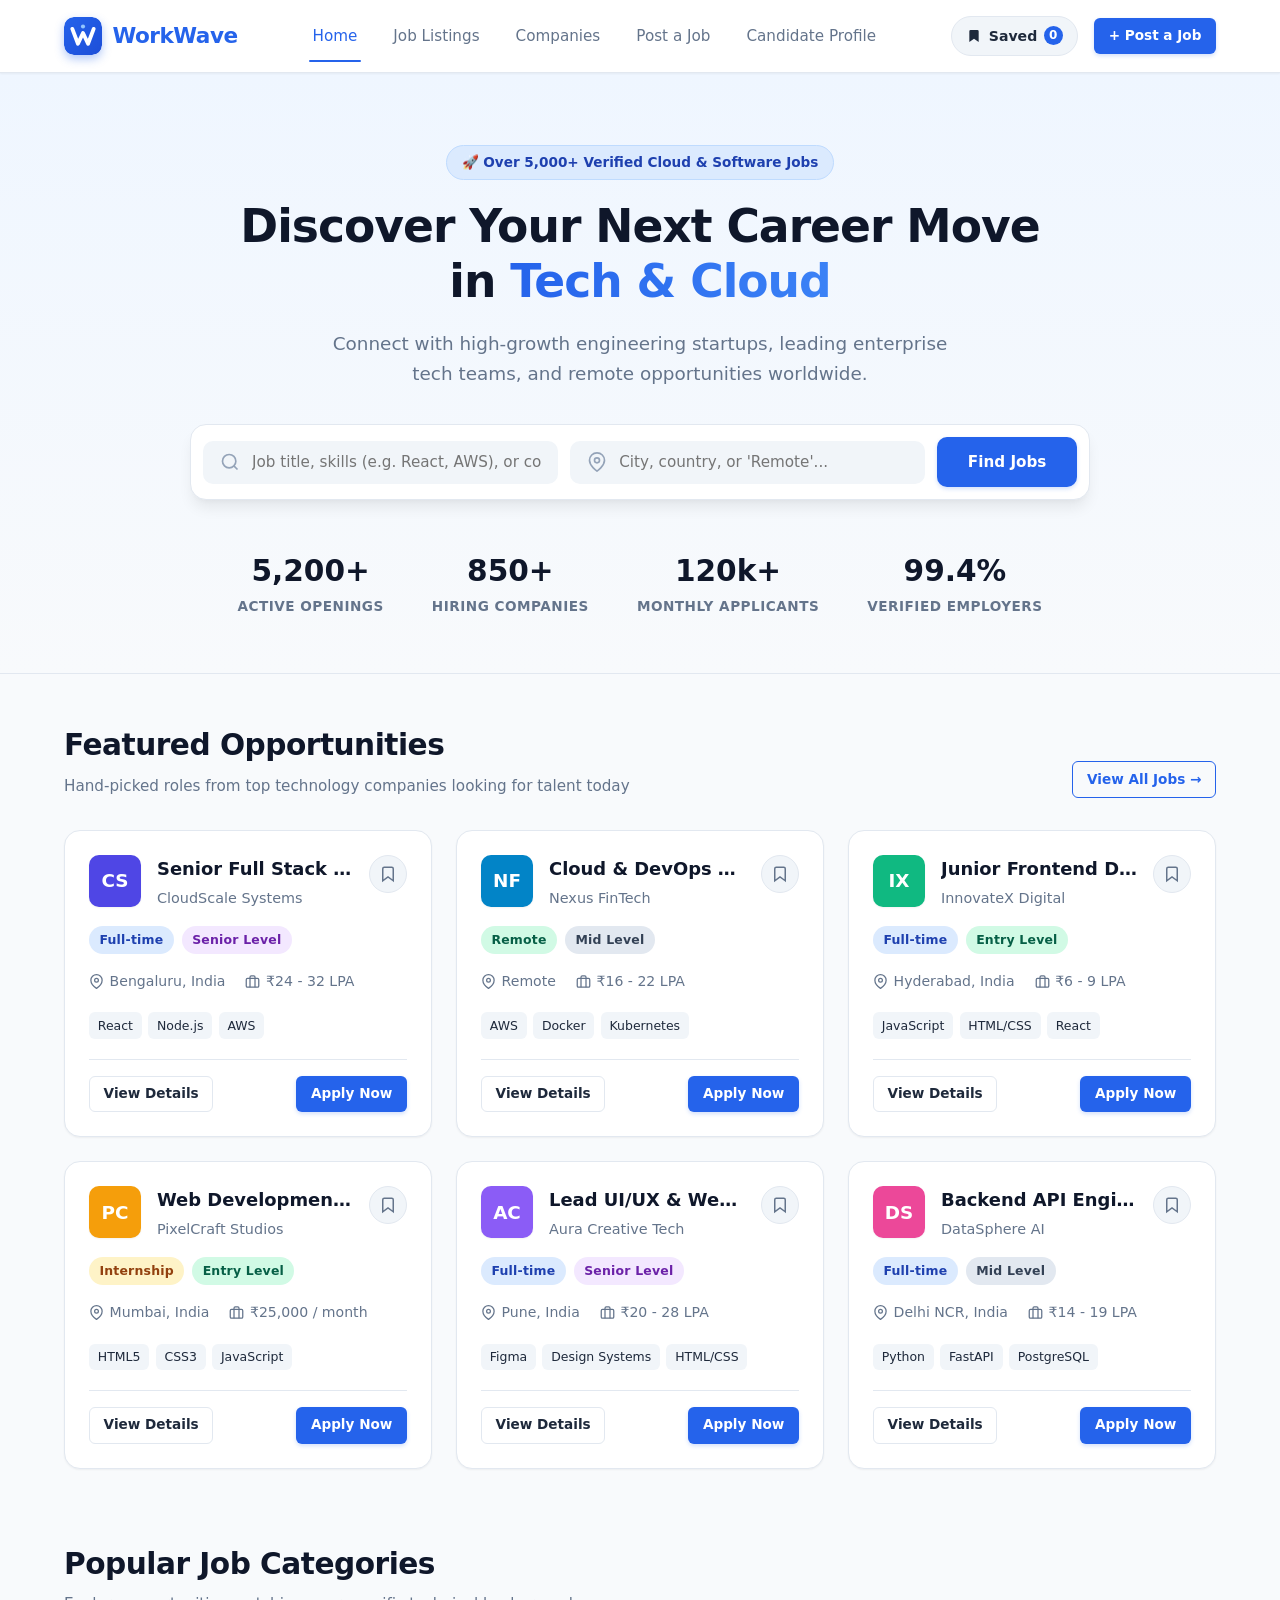
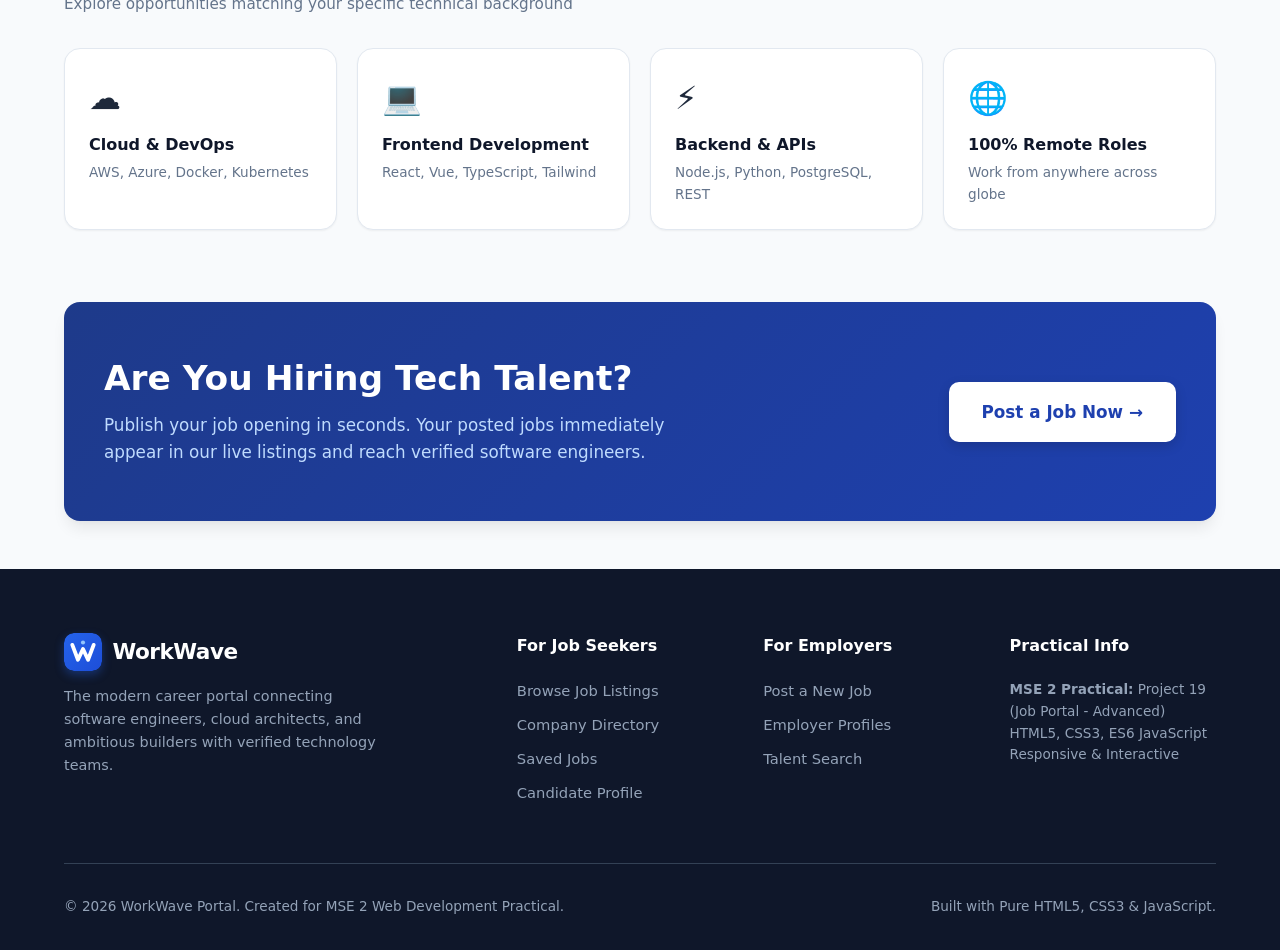
==== commit 5ab6d702: "Add files via upload" ====
--- a/index.html
+++ b/index.html
@@ -1,18 +1,21 @@
 <!DOCTYPE html>
 <html lang="en">
+
 <head>
   <meta charset="UTF-8">
   <meta name="viewport" content="width=device-width, initial-scale=1.0">
   <title>WorkWave | Modern Tech Job Portal</title>
+  <link rel="icon" type="image/svg+xml" href="favicon.svg">
   <link rel="stylesheet" href="style.css">
 </head>
+
 <body>
 
   <!-- Top Navigation Bar -->
   <header class="navbar">
     <div class="container">
       <a href="index.html" class="brand-logo">
-        <div class="brand-icon">W</div>
+        <img src="favicon.svg" alt="WorkWave" class="brand-icon-img" width="38" height="38">
         <span>Work<strong>Wave</strong></span>
       </a>
 
@@ -49,7 +52,8 @@
     <div class="container">
       <div class="hero-badge">🚀 Over 5,000+ Verified Cloud & Software Jobs</div>
       <h1 class="hero-title">Discover Your Next Career Move in <span>Tech & Cloud</span></h1>
-      <p class="hero-subtitle">Connect with high-growth engineering startups, leading enterprise tech teams, and remote opportunities worldwide.</p>
+      <p class="hero-subtitle">Connect with high-growth engineering startups, leading enterprise tech teams, and remote
+        opportunities worldwide.</p>
 
       <!-- Search Box Card -->
       <div class="search-box-card">
@@ -125,35 +129,43 @@
           <a href="jobs.html?keyword=Cloud" class="job-card" style="padding: 1.5rem; text-align: left;">
             <div style="font-size: 2rem; margin-bottom: 0.5rem;">☁️</div>
             <h4 style="font-weight: 700; color: var(--secondary);">Cloud & DevOps</h4>
-            <p style="font-size: 0.85rem; color: var(--text-muted); margin-top: 0.25rem;">AWS, Azure, Docker, Kubernetes</p>
+            <p style="font-size: 0.85rem; color: var(--text-muted); margin-top: 0.25rem;">AWS, Azure, Docker, Kubernetes
+            </p>
           </a>
           <a href="jobs.html?keyword=Frontend" class="job-card" style="padding: 1.5rem; text-align: left;">
             <div style="font-size: 2rem; margin-bottom: 0.5rem;">💻</div>
             <h4 style="font-weight: 700; color: var(--secondary);">Frontend Development</h4>
-            <p style="font-size: 0.85rem; color: var(--text-muted); margin-top: 0.25rem;">React, Vue, TypeScript, Tailwind</p>
+            <p style="font-size: 0.85rem; color: var(--text-muted); margin-top: 0.25rem;">React, Vue, TypeScript,
+              Tailwind</p>
           </a>
           <a href="jobs.html?keyword=Backend" class="job-card" style="padding: 1.5rem; text-align: left;">
             <div style="font-size: 2rem; margin-bottom: 0.5rem;">⚡</div>
             <h4 style="font-weight: 700; color: var(--secondary);">Backend & APIs</h4>
-            <p style="font-size: 0.85rem; color: var(--text-muted); margin-top: 0.25rem;">Node.js, Python, PostgreSQL, REST</p>
+            <p style="font-size: 0.85rem; color: var(--text-muted); margin-top: 0.25rem;">Node.js, Python, PostgreSQL,
+              REST</p>
           </a>
           <a href="jobs.html?type=Remote" class="job-card" style="padding: 1.5rem; text-align: left;">
             <div style="font-size: 2rem; margin-bottom: 0.5rem;">🌐</div>
             <h4 style="font-weight: 700; color: var(--secondary);">100% Remote Roles</h4>
-            <p style="font-size: 0.85rem; color: var(--text-muted); margin-top: 0.25rem;">Work from anywhere across globe</p>
+            <p style="font-size: 0.85rem; color: var(--text-muted); margin-top: 0.25rem;">Work from anywhere across
+              globe</p>
           </a>
         </div>
       </section>
 
       <!-- Post a Job Callout Banner -->
-      <section style="margin-top: 4.5rem; background: linear-gradient(135deg, #1e3a8a 0%, #1e40af 100%); border-radius: var(--radius-lg); padding: 3.5rem 2.5rem; color: #fff; display: flex; align-items: center; justify-content: space-between; flex-wrap: wrap; gap: 2rem; box-shadow: var(--shadow-lg);">
+      <section
+        style="margin-top: 4.5rem; background: linear-gradient(135deg, #1e3a8a 0%, #1e40af 100%); border-radius: var(--radius-lg); padding: 3.5rem 2.5rem; color: #fff; display: flex; align-items: center; justify-content: space-between; flex-wrap: wrap; gap: 2rem; box-shadow: var(--shadow-lg);">
         <div style="max-width: 600px;">
-          <h2 style="font-size: 2.15rem; font-weight: 800; line-height: 1.2; margin-bottom: 0.75rem;">Are You Hiring Tech Talent?</h2>
+          <h2 style="font-size: 2.15rem; font-weight: 800; line-height: 1.2; margin-bottom: 0.75rem;">Are You Hiring
+            Tech Talent?</h2>
           <p style="color: #bfdbfe; font-size: 1.05rem; line-height: 1.6;">
-            Publish your job opening in seconds. Your posted jobs immediately appear in our live listings and reach verified software engineers.
+            Publish your job opening in seconds. Your posted jobs immediately appear in our live listings and reach
+            verified software engineers.
           </p>
         </div>
-        <a href="post-job.html" class="btn" style="background: #fff; color: #1e40af; font-weight: 700; padding: 0.95rem 2rem; font-size: 1.05rem; box-shadow: 0 4px 12px rgba(0,0,0,0.15);">
+        <a href="post-job.html" class="btn"
+          style="background: #fff; color: #1e40af; font-weight: 700; padding: 0.95rem 2rem; font-size: 1.05rem; box-shadow: 0 4px 12px rgba(0,0,0,0.15);">
           Post a Job Now &rarr;
         </a>
       </section>
@@ -166,10 +178,11 @@
       <div class="footer-grid">
         <div class="footer-brand">
           <div class="brand-logo">
-            <div class="brand-icon">W</div>
+            <img src="favicon.svg" alt="WorkWave" class="brand-icon-img" width="34" height="34">
             <span style="color:#fff;">Work<strong>Wave</strong></span>
           </div>
-          <p>The modern career portal connecting software engineers, cloud architects, and ambitious builders with verified technology teams.</p>
+          <p>The modern career portal connecting software engineers, cloud architects, and ambitious builders with
+            verified technology teams.</p>
         </div>
 
         <div class="footer-col">
@@ -223,4 +236,5 @@
     });
   </script>
 </body>
-</html>
+
+</html>
--- a/style.css
+++ b/style.css
@@ -8,31 +8,31 @@
   --primary-hover: #1d4ed8;
   --primary-light: #eff6ff;
   --primary-border: #bfdbfe;
-  
+
   --secondary: #0f172a;
   --text-main: #1e293b;
   --text-muted: #64748b;
   --text-light: #94a3b8;
-  
+
   --bg-body: #f8fafc;
   --bg-card: #ffffff;
   --bg-subtle: #f1f5f9;
-  
+
   --border-color: #e2e8f0;
   --border-focus: #3b82f6;
-  
+
   --success: #10b981;
   --success-bg: #ecfdf5;
   --danger: #ef4444;
   --danger-bg: #fef2f2;
   --warning: #f59e0b;
   --warning-bg: #fffbeb;
-  
+
   --radius-sm: 6px;
   --radius-md: 10px;
   --radius-lg: 16px;
   --radius-full: 9999px;
-  
+
   --shadow-sm: 0 1px 2px 0 rgba(0, 0, 0, 0.05);
   --shadow-md: 0 4px 6px -1px rgba(0, 0, 0, 0.07), 0 2px 4px -2px rgba(0, 0, 0, 0.05);
   --shadow-lg: 0 10px 15px -3px rgba(0, 0, 0, 0.08), 0 4px 6px -4px rgba(0, 0, 0, 0.04);
@@ -43,7 +43,9 @@
 }
 
 /* Base Resets */
-*, *::before, *::after {
+*,
+*::before,
+*::after {
   box-sizing: border-box;
   margin: 0;
   padding: 0;
@@ -59,7 +61,8 @@
   flex-direction: column;
 }
 
-img, svg {
+img,
+svg {
   vertical-align: middle;
 }
 
@@ -73,7 +76,10 @@
   list-style: none;
 }
 
-button, input, select, textarea {
+button,
+input,
+select,
+textarea {
   font-family: inherit;
   font-size: 1rem;
 }
@@ -115,18 +121,14 @@
   letter-spacing: -0.5px;
 }
 
-.brand-icon {
+.brand-icon,
+.brand-icon-img {
   width: 38px;
   height: 38px;
-  background: linear-gradient(135deg, var(--primary) 0%, #1e40af 100%);
-  color: #fff;
   border-radius: var(--radius-md);
-  display: flex;
-  align-items: center;
-  justify-content: center;
-  font-size: 1.2rem;
-  font-weight: 900;
   box-shadow: 0 4px 10px rgba(37, 99, 235, 0.35);
+  display: block;
+  flex-shrink: 0;
 }
 
 .brand-logo span {
@@ -147,7 +149,8 @@
   position: relative;
 }
 
-.nav-link:hover, .nav-link.active {
+.nav-link:hover,
+.nav-link.active {
   color: var(--primary);
 }
 
@@ -288,11 +291,30 @@
   letter-spacing: 0.2px;
 }
 
-.pill-blue { background: #dbeafe; color: #1e40af; }
-.pill-green { background: #d1fae5; color: #065f46; }
-.pill-purple { background: #f3e8ff; color: #6b21a8; }
-.pill-amber { background: #fef3c7; color: #92400e; }
-.pill-gray { background: #e2e8f0; color: #334155; }
+.pill-blue {
+  background: #dbeafe;
+  color: #1e40af;
+}
+
+.pill-green {
+  background: #d1fae5;
+  color: #065f46;
+}
+
+.pill-purple {
+  background: #f3e8ff;
+  color: #6b21a8;
+}
+
+.pill-amber {
+  background: #fef3c7;
+  color: #92400e;
+}
+
+.pill-gray {
+  background: #e2e8f0;
+  color: #334155;
+}
 
 /* Page Header / Hero Banner */
 .hero-section {
@@ -380,7 +402,8 @@
   flex-shrink: 0;
 }
 
-.input-group input, .input-group select {
+.input-group input,
+.input-group select {
   width: 100%;
   border: none;
   background: transparent;
@@ -652,7 +675,8 @@
   color: var(--text-main);
 }
 
-.filter-option input[type="checkbox"], .filter-option input[type="radio"] {
+.filter-option input[type="checkbox"],
+.filter-option input[type="radio"] {
   width: 16px;
   height: 16px;
   accent-color: var(--primary);
@@ -758,7 +782,8 @@
   position: relative;
 }
 
-.file-dropzone:hover, .file-dropzone.dragover {
+.file-dropzone:hover,
+.file-dropzone.dragover {
   border-color: var(--primary);
   background: var(--primary-light);
 }
@@ -1104,13 +1129,31 @@
   max-width: 380px;
 }
 
-.toast.toast-success { background: #065f46; border-left: 4px solid #10b981; }
-.toast.toast-danger { background: #991b1b; border-left: 4px solid #ef4444; }
-.toast.toast-info { background: #1e3a8a; border-left: 4px solid #3b82f6; }
+.toast.toast-success {
+  background: #065f46;
+  border-left: 4px solid #10b981;
+}
+
+.toast.toast-danger {
+  background: #991b1b;
+  border-left: 4px solid #ef4444;
+}
+
+.toast.toast-info {
+  background: #1e3a8a;
+  border-left: 4px solid #3b82f6;
+}
 
 @keyframes slideIn {
-  from { opacity: 0; transform: translateY(15px); }
-  to { opacity: 1; transform: translateY(0); }
+  from {
+    opacity: 0;
+    transform: translateY(15px);
+  }
+
+  to {
+    opacity: 1;
+    transform: translateY(0);
+  }
 }
 
 /* Footer */
@@ -1169,11 +1212,26 @@
 
 /* Responsive Media Queries */
 @media (max-width: 992px) {
-  .hero-title { font-size: 2.35rem; }
-  .listings-layout { grid-template-columns: 1fr; }
-  .filters-sidebar { position: static; margin-bottom: 2rem; }
-  .detail-layout { grid-template-columns: 1fr; }
-  .footer-grid { grid-template-columns: 1fr 1fr; }
+  .hero-title {
+    font-size: 2.35rem;
+  }
+
+  .listings-layout {
+    grid-template-columns: 1fr;
+  }
+
+  .filters-sidebar {
+    position: static;
+    margin-bottom: 2rem;
+  }
+
+  .detail-layout {
+    grid-template-columns: 1fr;
+  }
+
+  .footer-grid {
+    grid-template-columns: 1fr 1fr;
+  }
 }
 
 @media (max-width: 768px) {
@@ -1191,12 +1249,36 @@
     gap: 1rem;
     align-items: flex-start;
   }
-  .nav-menu.show { display: flex; }
-  .nav-toggle-btn { display: block; }
-  .search-form { grid-template-columns: 1fr; }
-  .form-grid { grid-template-columns: 1fr; }
-  .form-group.col-span-2 { grid-column: span 1; }
-  .hero-section { padding: 3rem 0 2rem; }
-  .hero-title { font-size: 1.95rem; }
-  .footer-grid { grid-template-columns: 1fr; }
-}
+
+  .nav-menu.show {
+    display: flex;
+  }
+
+  .nav-toggle-btn {
+    display: block;
+  }
+
+  .search-form {
+    grid-template-columns: 1fr;
+  }
+
+  .form-grid {
+    grid-template-columns: 1fr;
+  }
+
+  .form-group.col-span-2 {
+    grid-column: span 1;
+  }
+
+  .hero-section {
+    padding: 3rem 0 2rem;
+  }
+
+  .hero-title {
+    font-size: 1.95rem;
+  }
+
+  .footer-grid {
+    grid-template-columns: 1fr;
+  }
+}
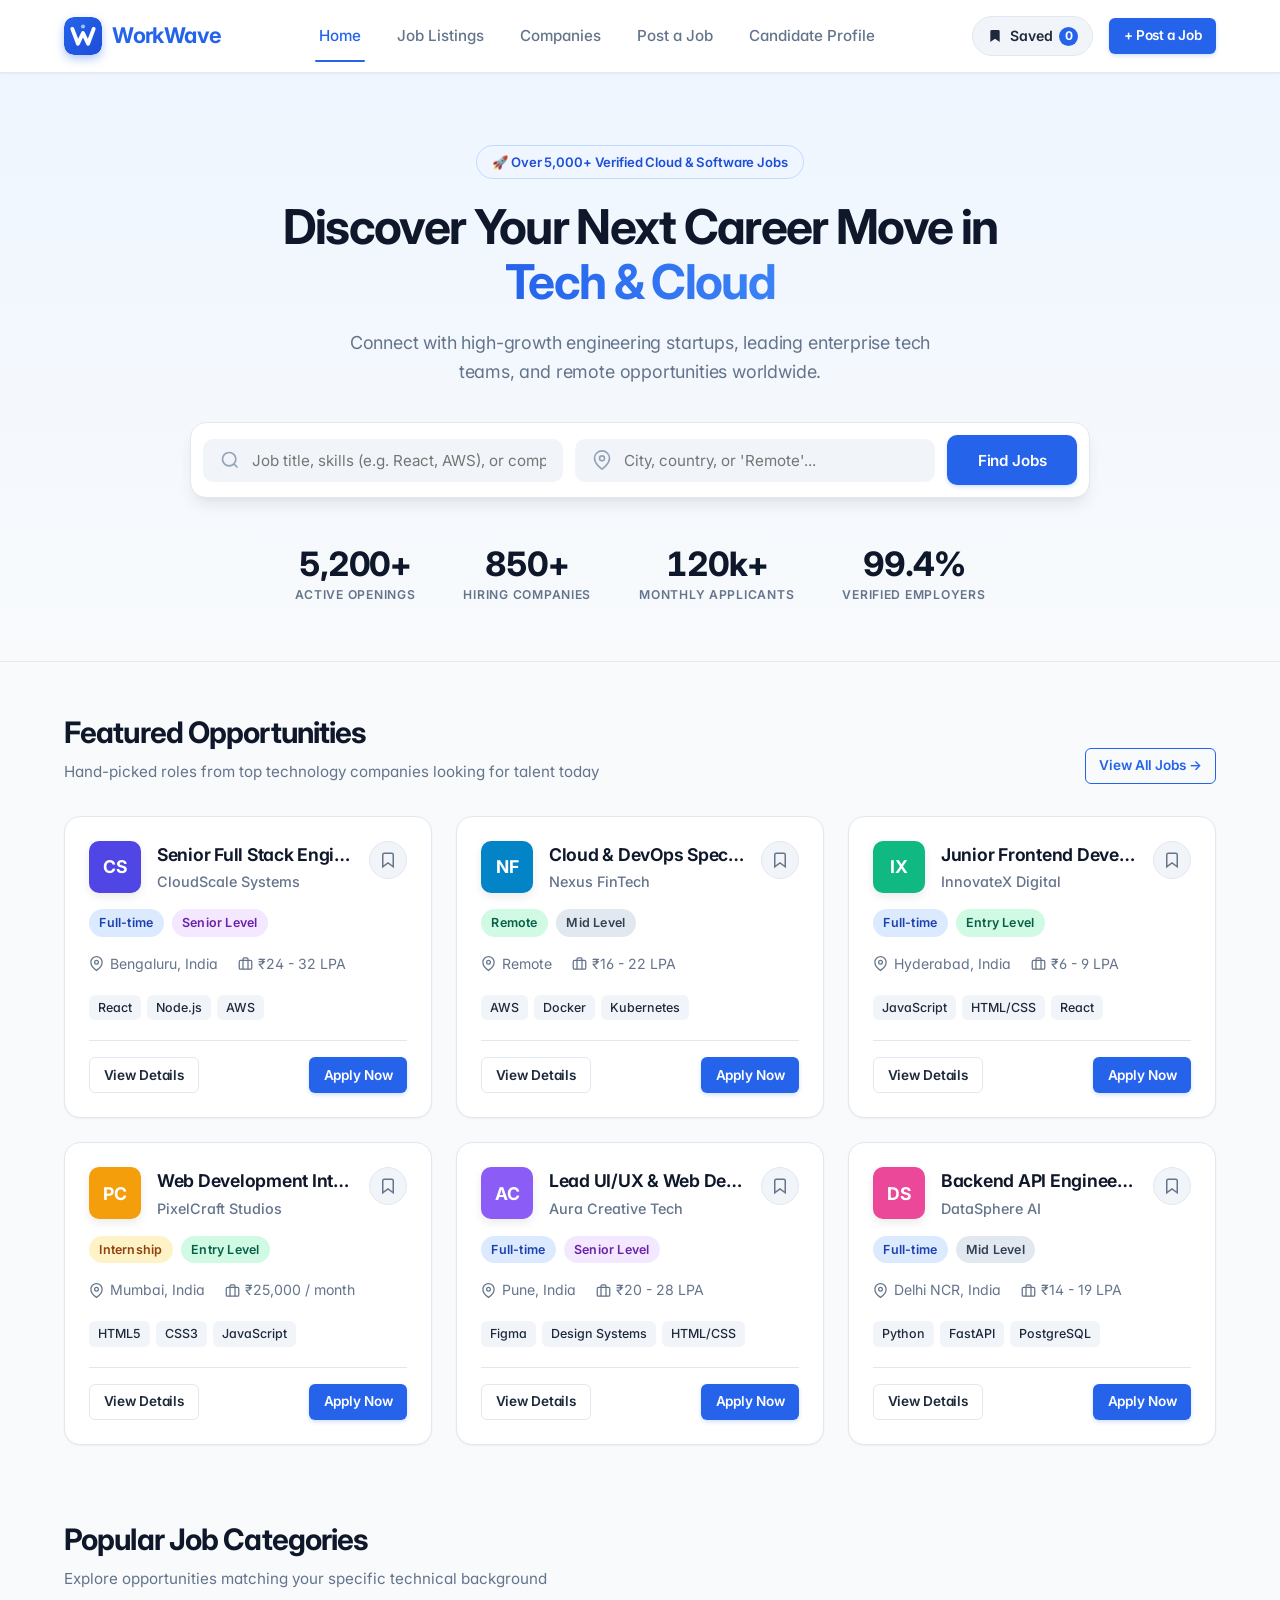
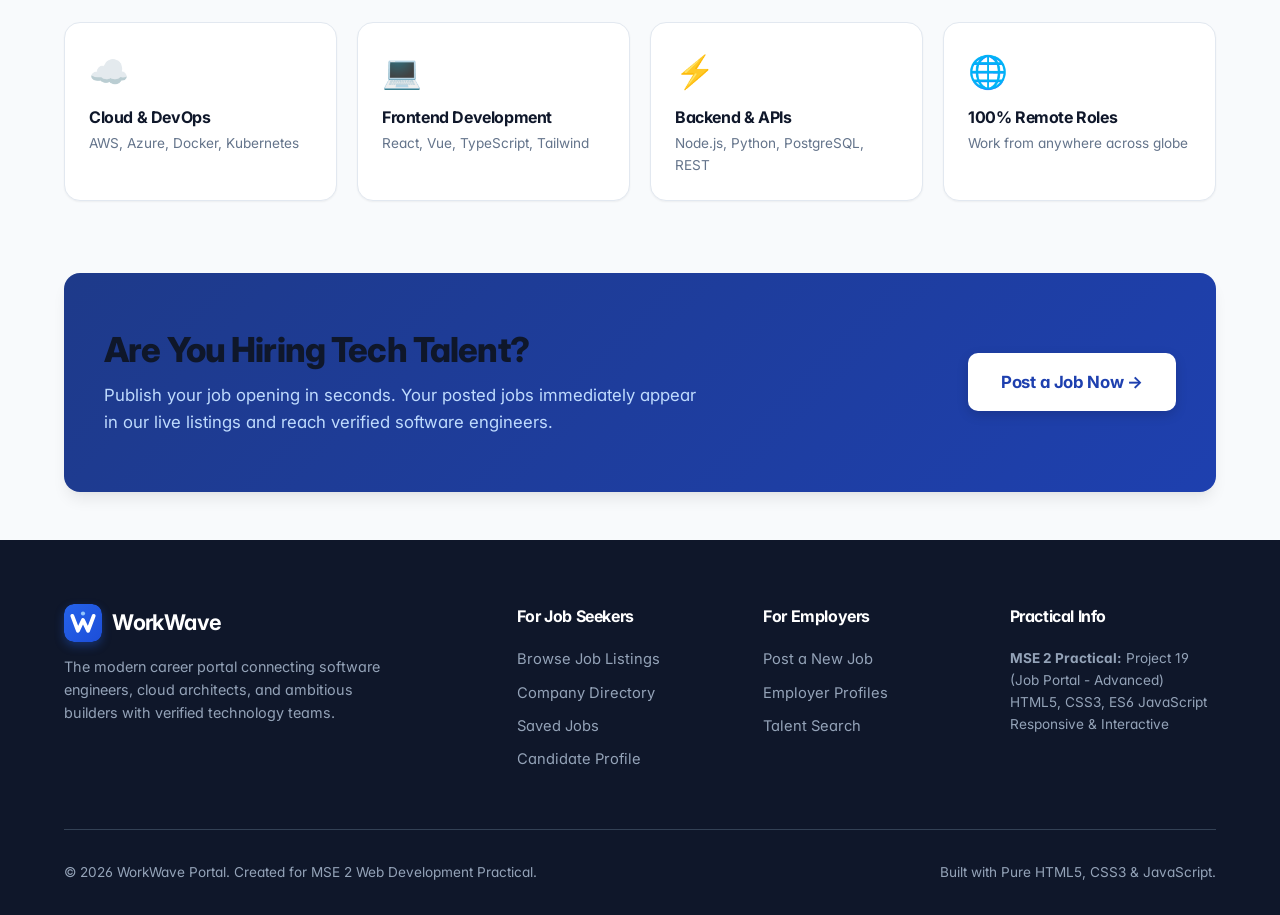
==== commit d586fac4: "Add files via upload" ====
--- a/index.html
+++ b/index.html
@@ -6,6 +6,10 @@
   <meta name="viewport" content="width=device-width, initial-scale=1.0">
   <title>WorkWave | Modern Tech Job Portal</title>
   <link rel="icon" type="image/svg+xml" href="favicon.svg">
+  <link rel="preconnect" href="https://fonts.googleapis.com">
+  <link rel="preconnect" href="https://fonts.gstatic.com" crossorigin>
+  <link href="https://fonts.googleapis.com/css2?family=Geist:wght@300;400;500;600;700;800;900&family=Inter:wght@300;400;500;600;700;800;900&family=Plus+Jakarta+Sans:wght@400;500;600;700;800&display=swap" rel="stylesheet">
+  <link href="https://fonts.cdnfonts.com/css/sf-pro-display" rel="stylesheet">
   <link rel="stylesheet" href="style.css">
 </head>
 
--- a/style.css
+++ b/style.css
@@ -1,7 +1,12 @@
 /* ==========================================================================
    MSE 2 Practical: Job Portal (Advanced)
    Modern, Responsive, Production-Ready CSS
+   FAANG & Apple Design System Typography
    ========================================================================== */
+
+/* Apple & FAANG Elite Web Font Imports */
+@import url('https://fonts.cdnfonts.com/css/sf-pro-display');
+@import url('https://fonts.googleapis.com/css2?family=Geist:wght@300;400;500;600;700;800;900&family=Inter:wght@300;400;500;600;700;800;900&family=Plus+Jakarta+Sans:wght@400;500;600;700;800&display=swap');
 
 :root {
   --primary: #2563eb;
@@ -38,7 +43,16 @@
   --shadow-lg: 0 10px 15px -3px rgba(0, 0, 0, 0.08), 0 4px 6px -4px rgba(0, 0, 0, 0.04);
   --shadow-xl: 0 20px 25px -5px rgba(0, 0, 0, 0.1), 0 8px 10px -6px rgba(0, 0, 0, 0.05);
 
-  --font-family: system-ui, -apple-system, BlinkMacSystemFont, 'Segoe UI', Roboto, Oxygen, Ubuntu, Cantarell, sans-serif;
+  /* FAANG & Apple Typography Stack:
+     1. SF Pro Display / SF Pro Text (Apple native & web kit)
+     2. Inter (The modern FAANG open-source standard created by Rasmus Andersson)
+     3. Geist (Vercel & Next.js neo-grotesque)
+     4. Apple system fallback (-apple-system, BlinkMacSystemFont)
+     5. High-grade platform sans */
+  --font-family: 'SF Pro Text', 'SF Pro Display', -apple-system, BlinkMacSystemFont, 'Inter', 'Geist', 'Segoe UI', Roboto, Helvetica, Arial, sans-serif;
+  --font-display: 'SF Pro Display', 'Inter', -apple-system, BlinkMacSystemFont, 'Geist', 'Plus Jakarta Sans', 'Segoe UI', sans-serif;
+  --font-mono: 'SF Mono', ui-monospace, Menlo, Monaco, Consolas, 'Cascadia Code', monospace;
+
   --transition: all 0.2s cubic-bezier(0.4, 0, 0.2, 1);
 }
 
@@ -55,9 +69,23 @@
   font-family: var(--font-family);
   background-color: var(--bg-body);
   color: var(--text-main);
-  line-height: 1.6;
+  line-height: 1.55;
   min-height: 100vh;
   display: flex;
+  flex-direction: column;
+  /* Apple's signature subpixel rendering & optical font antialiasing */
+  -webkit-font-smoothing: antialiased;
+  -moz-osx-font-smoothing: grayscale;
+  text-rendering: optimizeLegibility;
+  font-feature-settings: 'cv02', 'cv03', 'cv04', 'cv11';
+}
+
+/* Apple & FAANG Display Typography Rules */
+h1, h2, h3, h4, h5, h6 {
+  font-family: var(--font-display);
+  letter-spacing: -0.025em;
+  color: var(--secondary);
+}
   flex-direction: column;
 }
 
@@ -115,10 +143,11 @@
   display: flex;
   align-items: center;
   gap: 0.65rem;
+  font-family: var(--font-display);
   font-size: 1.35rem;
-  font-weight: 800;
-  color: var(--secondary);
-  letter-spacing: -0.5px;
+  font-weight: 700;
+  color: var(--secondary);
+  letter-spacing: -0.03em;
 }
 
 .brand-icon,
@@ -222,8 +251,10 @@
   gap: 0.5rem;
   padding: 0.65rem 1.35rem;
   border-radius: var(--radius-md);
+  font-family: var(--font-family);
   font-size: 0.95rem;
   font-weight: 600;
+  letter-spacing: -0.01em;
   cursor: pointer;
   border: 1px solid transparent;
   transition: var(--transition);
@@ -327,22 +358,24 @@
 .hero-badge {
   display: inline-flex;
   align-items: center;
-  gap: 0.4rem;
-  background: #dbeafe;
-  color: #1e40af;
-  padding: 0.35rem 0.9rem;
+  gap: 0.45rem;
+  background: #eff6ff;
+  color: #1d4ed8;
+  padding: 0.35rem 0.95rem;
   border-radius: var(--radius-full);
-  font-size: 0.85rem;
-  font-weight: 700;
+  font-size: 0.82rem;
+  font-weight: 600;
+  letter-spacing: -0.01em;
   margin-bottom: 1.25rem;
   border: 1px solid #bfdbfe;
 }
 
 .hero-title {
-  font-size: 2.85rem;
-  font-weight: 800;
-  letter-spacing: -1px;
-  line-height: 1.2;
+  font-family: var(--font-display);
+  font-size: 3rem;
+  font-weight: 700;
+  letter-spacing: -0.035em;
+  line-height: 1.15;
   color: var(--secondary);
   max-width: 820px;
   margin: 0 auto 1.25rem;
@@ -356,10 +389,12 @@
 }
 
 .hero-subtitle {
-  font-size: 1.15rem;
+  font-size: 1.12rem;
   color: var(--text-muted);
   max-width: 640px;
   margin: 0 auto 2.25rem;
+  letter-spacing: -0.01em;
+  line-height: 1.6;
 }
 
 /* Search Bar Component */
@@ -433,17 +468,22 @@
 }
 
 .stat-number {
-  font-size: 1.85rem;
-  font-weight: 800;
-  color: var(--secondary);
+  font-family: var(--font-display);
+  font-size: 2.1rem;
+  font-weight: 750;
+  color: var(--secondary);
+  letter-spacing: -0.03em;
+  line-height: 1.1;
+  font-feature-settings: 'tnum' on;
 }
 
 .stat-label {
-  font-size: 0.85rem;
+  font-size: 0.76rem;
   color: var(--text-muted);
   text-transform: uppercase;
-  letter-spacing: 0.5px;
+  letter-spacing: 0.06em;
   font-weight: 600;
+  margin-top: 0.2rem;
 }
 
 /* Main Content Wrapper */
@@ -462,10 +502,11 @@
 }
 
 .section-header h2 {
+  font-family: var(--font-display);
   font-size: 1.85rem;
-  font-weight: 800;
-  color: var(--secondary);
-  letter-spacing: -0.5px;
+  font-weight: 700;
+  color: var(--secondary);
+  letter-spacing: -0.03em;
 }
 
 .section-header p {
@@ -514,10 +555,38 @@
   display: flex;
   align-items: center;
   justify-content: center;
-  font-size: 1.15rem;
-  font-weight: 800;
+  font-size: 1.1rem;
+  font-weight: 700;
   flex-shrink: 0;
-  box-shadow: var(--shadow-sm);
+  box-shadow: 0 4px 10px rgba(0, 0, 0, 0.08);
+  overflow: hidden;
+  position: relative;
+  transition: transform 0.2s cubic-bezier(0.4, 0, 0.2, 1), box-shadow 0.2s cubic-bezier(0.4, 0, 0.2, 1);
+}
+
+.job-card:hover .company-logo {
+  transform: scale(1.05);
+  box-shadow: 0 6px 16px rgba(0, 0, 0, 0.12);
+}
+
+.company-logo svg {
+  width: 28px;
+  height: 28px;
+  display: block;
+  filter: drop-shadow(0 2px 4px rgba(0, 0, 0, 0.2));
+}
+
+.company-card .company-logo {
+  width: 68px;
+  height: 68px;
+  border-radius: var(--radius-lg);
+  margin-bottom: 1.1rem;
+  box-shadow: 0 6px 16px rgba(0, 0, 0, 0.08);
+}
+
+.company-card .company-logo svg {
+  width: 36px;
+  height: 36px;
 }
 
 .job-title-group {
@@ -526,9 +595,11 @@
 }
 
 .job-title {
-  font-size: 1.12rem;
-  font-weight: 700;
-  color: var(--secondary);
+  font-family: var(--font-display);
+  font-size: 1.1rem;
+  font-weight: 650;
+  color: var(--secondary);
+  letter-spacing: -0.015em;
   margin-bottom: 0.2rem;
   white-space: nowrap;
   overflow: hidden;
